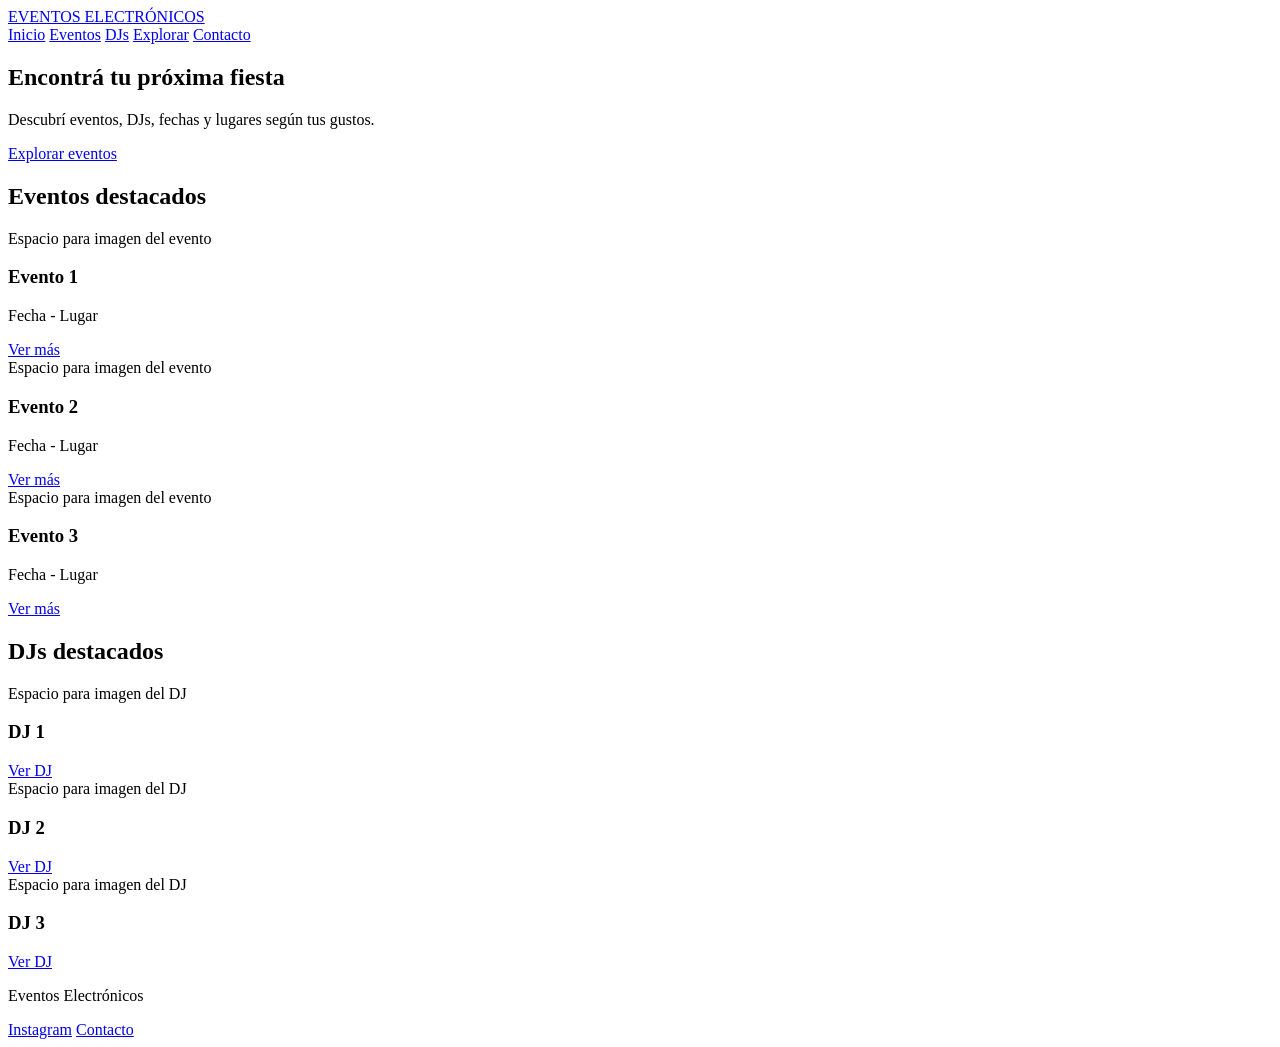
==== index.html @ 454b4182 "Add files via upload" ====
<!DOCTYPE html>
<html lang="es">

<head>
    <meta charset="UTF-8">
    <meta name="viewport" content="width=device-width, initial-scale=1.0">

    <title>Inicio | Eventos Electrónicos</title>

    <link rel="stylesheet" href="./css/stylesheet.css">
</head>

<body>

    <header>

        <a href="index.html">EVENTOS ELECTRÓNICOS</a>

        <nav>
            <a href="index.html">Inicio</a>
            <a href="./pages/eventos.html">Eventos</a>
            <a href="./pages/djs.html">DJs</a>
            <a href="./pages/explorar.html">Explorar</a>
            <a href="./pages/contacto.html">Contacto</a>
        </nav>

    </header>

    <main>

        <section>
            <h1>Encontrá tu próxima fiesta</h1>

            <p>
                Descubrí eventos, DJs, fechas y lugares según tus gustos.
            </p>

            <a href="./pages/eventos.html">Explorar eventos</a>
        </section>


        <section>

            <h2>Eventos destacados</h2>

            <article>
                <div>Espacio para imagen del evento</div>

                <h3>Evento 1</h3>

                <p>Fecha - Lugar</p>

                <a href="./pages/eventos.html">Ver más</a>
            </article>


            <article>
                <div>Espacio para imagen del evento</div>

                <h3>Evento 2</h3>

                <p>Fecha - Lugar</p>

                <a href="./pages/eventos.html">Ver más</a>
            </article>


            <article>
                <div>Espacio para imagen del evento</div>

                <h3>Evento 3</h3>

                <p>Fecha - Lugar</p>

                <a href="./pages/eventos.html">Ver más</a>
            </article>

        </section>


        <section>

            <h2>DJs destacados</h2>

            <article>
                <div>Espacio para imagen del DJ</div>

                <h3>DJ 1</h3>

                <a href="./pages/djs.html">Ver DJ</a>
            </article>


            <article>
                <div>Espacio para imagen del DJ</div>

                <h3>DJ 2</h3>

                <a href="./pages/djs.html">Ver DJ</a>
            </article>


            <article>
                <div>Espacio para imagen del DJ</div>

                <h3>DJ 3</h3>

                <a href="./pages/djs.html">Ver DJ</a>
            </article>

        </section>

    </main>


    <footer>

        <p>Eventos Electrónicos</p>

        <a href="#">Instagram</a>
        <a href="./pages/contacto.html">Contacto</a>

    </footer>

</body>

</html>
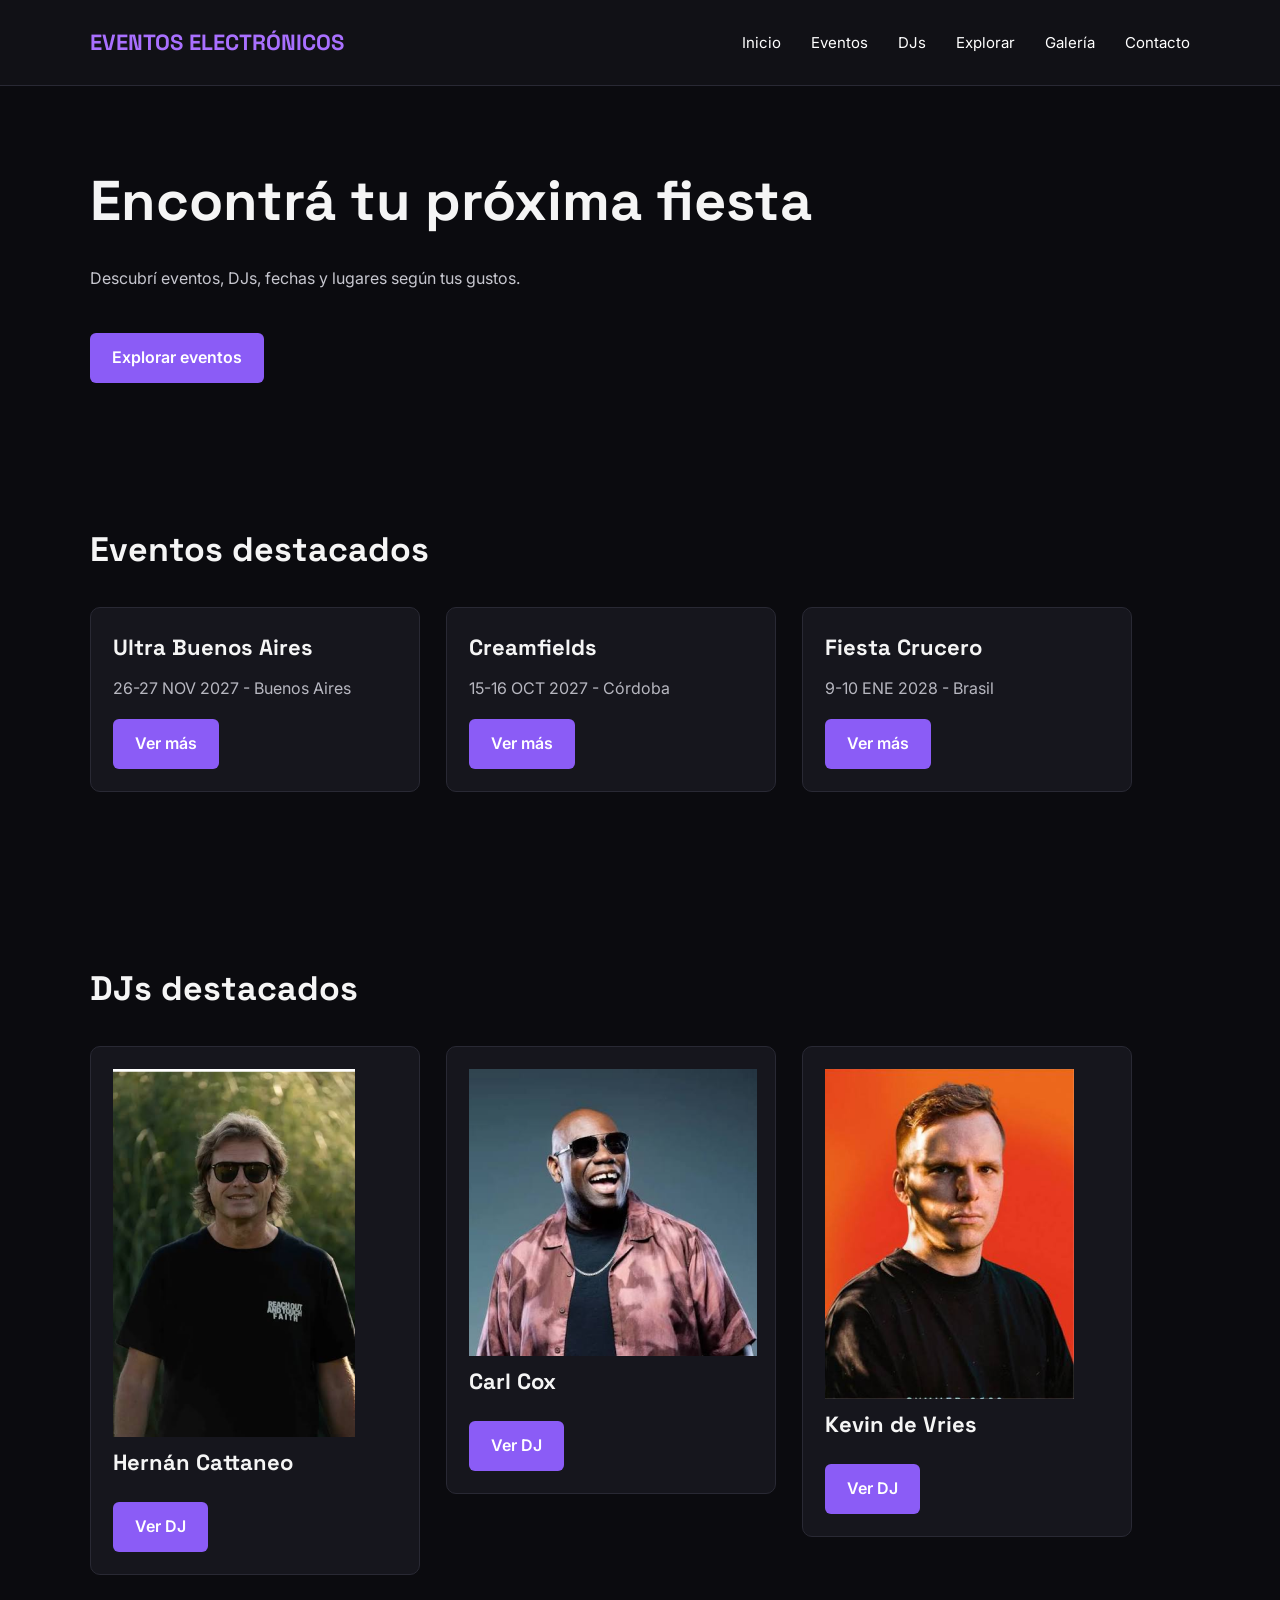
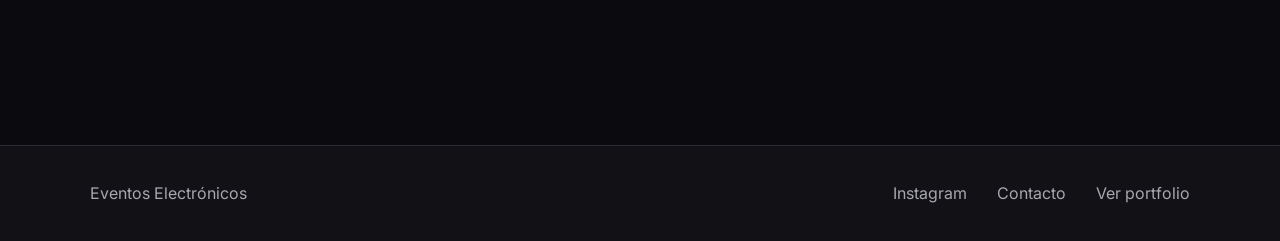
==== commit e69b2641: "Add files via upload actualizacion completa de la pagina web" ====
--- a/index.html
+++ b/index.html
@@ -21,6 +21,7 @@
             <a href="./pages/eventos.html">Eventos</a>
             <a href="./pages/djs.html">DJs</a>
             <a href="./pages/explorar.html">Explorar</a>
+            <a href="./pages/galeria.html">Galería</a>
             <a href="./pages/contacto.html">Contacto</a>
         </nav>
 
@@ -44,37 +45,22 @@
             <h2>Eventos destacados</h2>
 
             <article>
-                <div>Espacio para imagen del evento</div>
-
-                <h3>Evento 1</h3>
-
-                <p>Fecha - Lugar</p>
-
-                <a href="./pages/eventos.html">Ver más</a>
-            </article>
-
+    <h3>Ultra Buenos Aires</h3>
+    <p>26-27 NOV 2027 - Buenos Aires</p>
+    <a href="./pages/eventos.html">Ver más</a>
+</article>
 
             <article>
-                <div>Espacio para imagen del evento</div>
-
-                <h3>Evento 2</h3>
-
-                <p>Fecha - Lugar</p>
-
-                <a href="./pages/eventos.html">Ver más</a>
-            </article>
-
+    <h3>Creamfields</h3>
+    <p>15-16 OCT 2027 - Córdoba</p>
+    <a href="./pages/eventos.html">Ver más</a>
+</article>
 
             <article>
-                <div>Espacio para imagen del evento</div>
-
-                <h3>Evento 3</h3>
-
-                <p>Fecha - Lugar</p>
-
-                <a href="./pages/eventos.html">Ver más</a>
-            </article>
-
+    <h3>Fiesta Crucero</h3>
+    <p>9-10 ENE 2028 - Brasil</p>
+    <a href="./pages/eventos.html">Ver más</a>
+</article>
         </section>
 
 
@@ -83,45 +69,35 @@
             <h2>DJs destacados</h2>
 
             <article>
-                <div>Espacio para imagen del DJ</div>
+                <img src="./img/hernan-cattaneo.png" alt="Hernán Cattaneo">
+<h3>Hernán Cattaneo</h3>
+<a href="./pages/djs.html">Ver DJ</a>
+            </article>
 
-                <h3>DJ 1</h3>
+
+            <article>
+               <img src="./img/carl-cox.png" alt="Carl Cox">
+
+                <h3>Carl Cox</h3>
 
                 <a href="./pages/djs.html">Ver DJ</a>
             </article>
 
 
-            <article>
-                <div>Espacio para imagen del DJ</div>
-
-                <h3>DJ 2</h3>
-
-                <a href="./pages/djs.html">Ver DJ</a>
-            </article>
-
-
-            <article>
-                <div>Espacio para imagen del DJ</div>
-
-                <h3>DJ 3</h3>
-
-                <a href="./pages/djs.html">Ver DJ</a>
-            </article>
-
+           <article>
+    <img src="./img/kevin-de-vries.png" alt="Kevin de Vries">
+    <h3>Kevin de Vries</h3>
+    <a href="./pages/djs.html">Ver DJ</a>
+         </article>
         </section>
 
     </main>
 
 
-    <footer>
+   <footer>
+    <p>Eventos Electrónicos</p>
 
-        <p>Eventos Electrónicos</p>
-
-        <a href="#">Instagram</a>
-        <a href="./pages/contacto.html">Contacto</a>
-
-    </footer>
-
-</body>
-
-</html>+    <a href="#">Instagram</a>
+    <a href="./pages/contacto.html">Contacto</a>
+    <a href="./pages/portfolio.html">Ver portfolio</a>
+</footer>
--- a/css/stylesheet.css
+++ b/css/stylesheet.css
@@ -0,0 +1,489 @@
+@import url('https://fonts.googleapis.com/css2?family=Inter:wght@400;500;600&family=Space+Grotesk:wght@500;600;700&display=swap');
+
+
+/* ------------------------------
+   CONFIGURACIÓN GENERAL
+-------------------------------- */
+
+* {
+    margin: 0;
+    padding: 0;
+    box-sizing: border-box;
+}
+
+body {
+    background-color: #0B0B0F;
+    color: #F5F5F5;
+    font-family: 'Inter', sans-serif;
+    line-height: 1.6;
+}
+
+h1,
+h2,
+h3 {
+    font-family: 'Space Grotesk', sans-serif;
+}
+
+a {
+    text-decoration: none;
+    color: inherit;
+}
+
+
+/* ------------------------------
+   HEADER
+-------------------------------- */
+
+header {
+    display: flex;
+    justify-content: space-between;
+    align-items: center;
+
+    padding: 25px 7%;
+
+    background-color: #111116;
+
+    border-bottom: 1px solid #292934;
+}
+
+header > a {
+    font-family: 'Space Grotesk', sans-serif;
+    font-weight: 700;
+    font-size: 22px;
+
+    color: #A970FF;
+}
+
+nav {
+    display: flex;
+    gap: 30px;
+}
+
+nav a {
+    color: #FFFFFF;
+    font-size: 15px;
+}
+
+nav a:hover {
+    color: #A970FF;
+}
+
+
+/* ------------------------------
+   MAIN
+-------------------------------- */
+
+main {
+    width: 86%;
+    max-width: 1200px;
+
+    margin: auto;
+}
+
+
+/* ------------------------------
+   SECCIONES
+-------------------------------- */
+
+section {
+    padding: 70px 0;
+}
+
+section h1 {
+    font-size: 56px;
+    margin-bottom: 20px;
+}
+
+section h2 {
+    font-size: 34px;
+    margin-bottom: 30px;
+}
+
+section > p {
+    max-width: 650px;
+    margin-bottom: 30px;
+
+    color: #C7C7CF;
+}
+
+
+/* ------------------------------
+   BOTONES
+-------------------------------- */
+
+section > a,
+article a,
+aside a {
+    display: inline-block;
+
+    background-color: #8B5CF6;
+    color: white;
+
+    padding: 12px 22px;
+    margin-top: 12px;
+
+    border-radius: 6px;
+
+    font-weight: 600;
+}
+
+section > a:hover,
+article a:hover,
+aside a:hover {
+    background-color: #A970FF;
+}
+
+
+/* ------------------------------
+   TARJETAS
+-------------------------------- */
+
+article {
+    display: inline-block;
+    vertical-align: top;
+
+    width: 30%;
+
+    margin-right: 2%;
+    margin-bottom: 30px;
+
+    padding: 22px;
+
+    background-color: #16161D;
+
+    border: 1px solid #292934;
+    border-radius: 10px;
+}
+
+article div {
+    height: 170px;
+
+    display: flex;
+    align-items: center;
+    justify-content: center;
+
+    margin-bottom: 20px;
+
+    background-color: #23232D;
+    color: #8C8C99;
+
+    border-radius: 6px;
+}
+
+article h3 {
+    font-size: 22px;
+    margin-bottom: 10px;
+}
+
+article p {
+    color: #B7B7C0;
+    margin-bottom: 6px;
+}
+
+
+/* ------------------------------
+   ASIDE
+-------------------------------- */
+
+aside {
+    margin: 50px 0;
+
+    padding: 30px;
+
+    background-color: #15151C;
+
+    border-left: 4px solid #8B5CF6;
+}
+
+aside h2 {
+    margin-bottom: 20px;
+}
+
+aside a {
+    margin-right: 10px;
+}
+
+
+/* ------------------------------
+   FORMULARIO CONTACTO
+-------------------------------- */
+
+form {
+    max-width: 600px;
+
+    display: flex;
+    flex-direction: column;
+
+    gap: 12px;
+}
+
+label {
+    font-weight: 600;
+}
+
+input,
+textarea {
+    width: 100%;
+
+    padding: 14px;
+
+    background-color: #16161D;
+    color: white;
+
+    border: 1px solid #343440;
+    border-radius: 6px;
+}
+
+textarea {
+    min-height: 150px;
+    resize: vertical;
+}
+
+button {
+    width: fit-content;
+
+    padding: 12px 25px;
+
+    margin-top: 10px;
+
+    border: none;
+    border-radius: 6px;
+
+    background-color: #8B5CF6;
+    color: white;
+
+    font-weight: 600;
+
+    cursor: pointer;
+}
+
+button:hover {
+    background-color: #A970FF;
+}
+
+
+/* ------------------------------
+   FOOTER
+-------------------------------- */
+
+footer {
+    margin-top: 70px;
+
+    padding: 35px 7%;
+
+    background-color: #111116;
+
+    border-top: 1px solid #292934;
+
+    display: flex;
+    gap: 30px;
+
+    color: #A7A7B0;
+}
+
+footer p {
+    margin-right: auto;
+}
+
+
+/* ------------------------------
+   RESPONSIVE
+-------------------------------- */
+
+@media (max-width: 768px) {
+
+    header {
+        flex-direction: column;
+        gap: 20px;
+    }
+
+    nav {
+        flex-wrap: wrap;
+        justify-content: center;
+    }
+
+    section h1 {
+        font-size: 40px;
+    }
+
+    article {
+        width: 46%;
+        margin-right: 2%;
+        vertical-align: top;
+    }
+
+    footer {
+        flex-direction: column;
+       
+}
+
+article img {
+    width: 100%;
+    height: 220px;
+    object-fit: cover;
+}
+    }
+}
+@media (max-width: 320px) {
+
+    header {
+        flex-direction: column;
+        align-items: center;
+        gap: 15px;
+    }
+
+    nav {
+        display: flex;
+        flex-wrap: wrap;
+        justify-content: center;
+        gap: 12px;
+    }
+
+    nav a {
+        font-size: 14px;
+    }
+
+    main {
+        padding: 25px 15px;
+    }
+
+    h1 {
+        font-size: 36px;
+    }
+
+    input,
+    textarea {
+        width: 100%;
+    }
+    article img {
+    width: 100%;
+    margin-right: 0;
+    height: 220px;
+    object-fit: cover;
+}
+article {
+    width: 100%;
+    margin-right: 0;
+    display: block;
+}
+    width: 100%;
+    height: 220px;
+    object-fit: cover;
+}
+@media (max-width: 320px) {
+    article {
+        width: 100% !important;
+        margin-right: 0 !important;
+        display: block !important;
+    }
+
+    article img {
+        width: 100% !important;
+        height: 220px !important;
+        object-fit: cover;
+    }
+}
+/**portfolio**/
+.section-portfolio {
+    display: flex;
+    flex-direction: column;
+    justify-content: center;
+    align-items: center;
+}
+.section-principal .galeria {
+    display: grid;
+    grid-template-columns: repeat(4, 1fr);
+    grid-template-rows: repeat(3, 15.625rem);
+    grid-template-areas: 
+        "pic1 pic1 pic1 pic1"
+        "pic2 pic3 pic3 pic3"
+        "pic2 pic4 pic5 pic6";
+        width: 80%;
+        gap: .3125rem;
+    }
+.section-principal .galeria img{
+    width: 100%;
+    height: 100%;
+    object-fit: cover;
+}
+
+.pic1 {
+    grid-area: pic1;
+}
+.pic2 {
+    grid-area: pic2;
+}
+.pic3 {
+    grid-area: pic3;
+}
+.pic4 {
+    grid-area: pic4;
+}
+.pic5 {
+    grid-area: pic5;
+}
+.pic6 {
+    grid-area: pic6;
+}
+
+/* PORTFOLIO PERSONAL */
+
+.portfolio-header {
+    background-color: #292929;
+    color: white;
+    padding: 30px;
+    text-align: center;
+}
+
+.portfolio-header h1 {
+    margin-bottom: 15px;
+}
+
+.portfolio-header a,
+.portfolio-footer a {
+    color: #75bce8;
+    text-decoration: underline;
+}
+
+.portfolio-presentacion {
+    padding: 40px 25px;
+    text-align: center;
+    max-width: 850px;
+    margin: 0 auto;
+}
+
+.portfolio-presentacion h2 {
+    font-size: 30px;
+    margin-bottom: 20px;
+}
+
+.portfolio-presentacion p {
+    font-size: 17px;
+    line-height: 1.6;
+    margin-bottom: 15px;
+}
+
+.portfolio-footer {
+    background-color: #292929;
+    color: white;
+    text-align: center;
+    padding: 25px;
+}
+
+.portfolio-footer p {
+    margin-bottom: 12px;
+}
+
+@media (max-width: 768px) {
+    .portfolio-presentacion {
+        padding: 25px 15px;
+    }
+
+    .portfolio-presentacion h2 {
+        font-size: 24px;
+    }
+
+    .portfolio-presentacion p {
+        font-size: 15px;
+    }
+}
